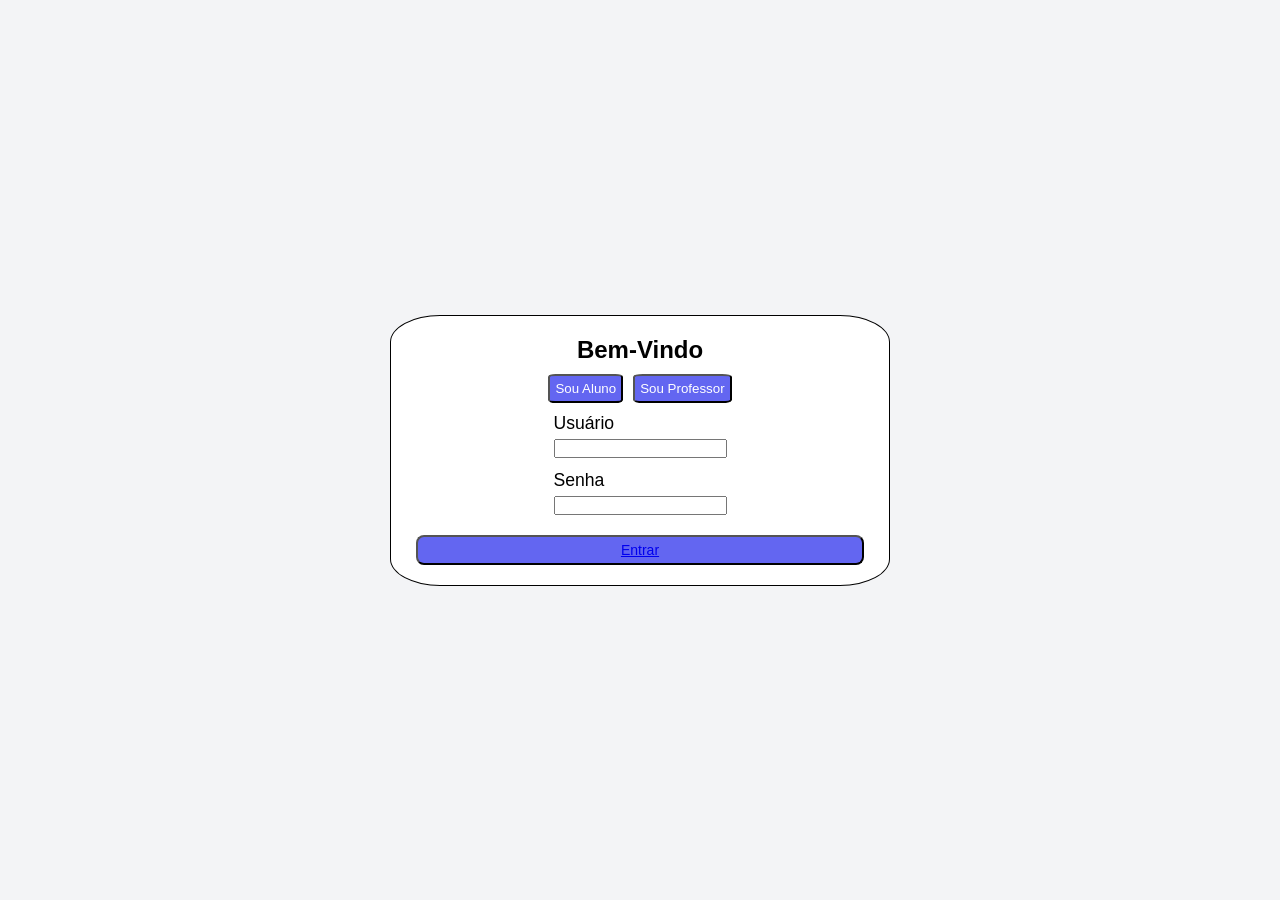
==== index.html @ ec5663c7 "arquivos adicionados" ====
<!DOCTYPE html>
<html lang="en">
<head>
    <meta charset="UTF-8">
    <meta name="viewport" content="width=device-width, initial-scale=1.0">
    <title>Login</title>
    <link rel="stylesheet" href="./styles/style.css">
</head>
<body>
    <div class="card">
        <div class="cardHeader">
            Bem-Vindo
        </div>
        <div class="selector">
            <button id="aluno">Sou Aluno</button>
            <button id="professor">Sou Professor</button>
        </div>
        <div class="forms">
            <div>
                <label for="usuario">Usuário</label>
                <input type="text" id="usuario">
            </div>
            <div>
                <label for="senha">Senha</label>
                <input type="text" id="senha">
            </div>
        </div>
        <button class="enter"><a href="./professor/index.html">Entrar</a></button>
    </div>
</body>
</html>
---- styles/style.css ----
* {
    box-sizing: border-box;
    margin: 0;
    padding: 0;
}

body{
    font-family: sans-serif;
    display: flex;
    align-items: center;
    justify-content: center;
    min-height: 100vh;
    background: #f3f4f6;
}

.card{
    width: 100%;
    max-width: 500px;
    border: 1px solid;
    border-radius: 10%;
    display: flex;
    flex-direction: column;
    align-items: center;
    background: #fff;
}

.cardHeader{
    text-align: center;
    font-size: 1.5rem;
    font-weight: bold;
    margin-top: 20px;
}

.selector{
    display: flex;
    justify-content: center;
    gap: 10px;
    margin:10px;
}

.forms{
    display: flex;
    flex-direction: column;
    gap: 12px;
}

.forms label{
    font-size: 1.1rem;
    display: block;
    margin-bottom: 5px;
}

.enter{
    width: 90%;
    padding: 5px;
    font-size: 14px;
    border-radius: 8px;
    margin: 20px;
    background: #6366f1;
    color: #fff;
}

#aluno, #professor{
    background: #6366f1;
    color: #fff;
    padding: 5px;
    border-radius: 10%;
}
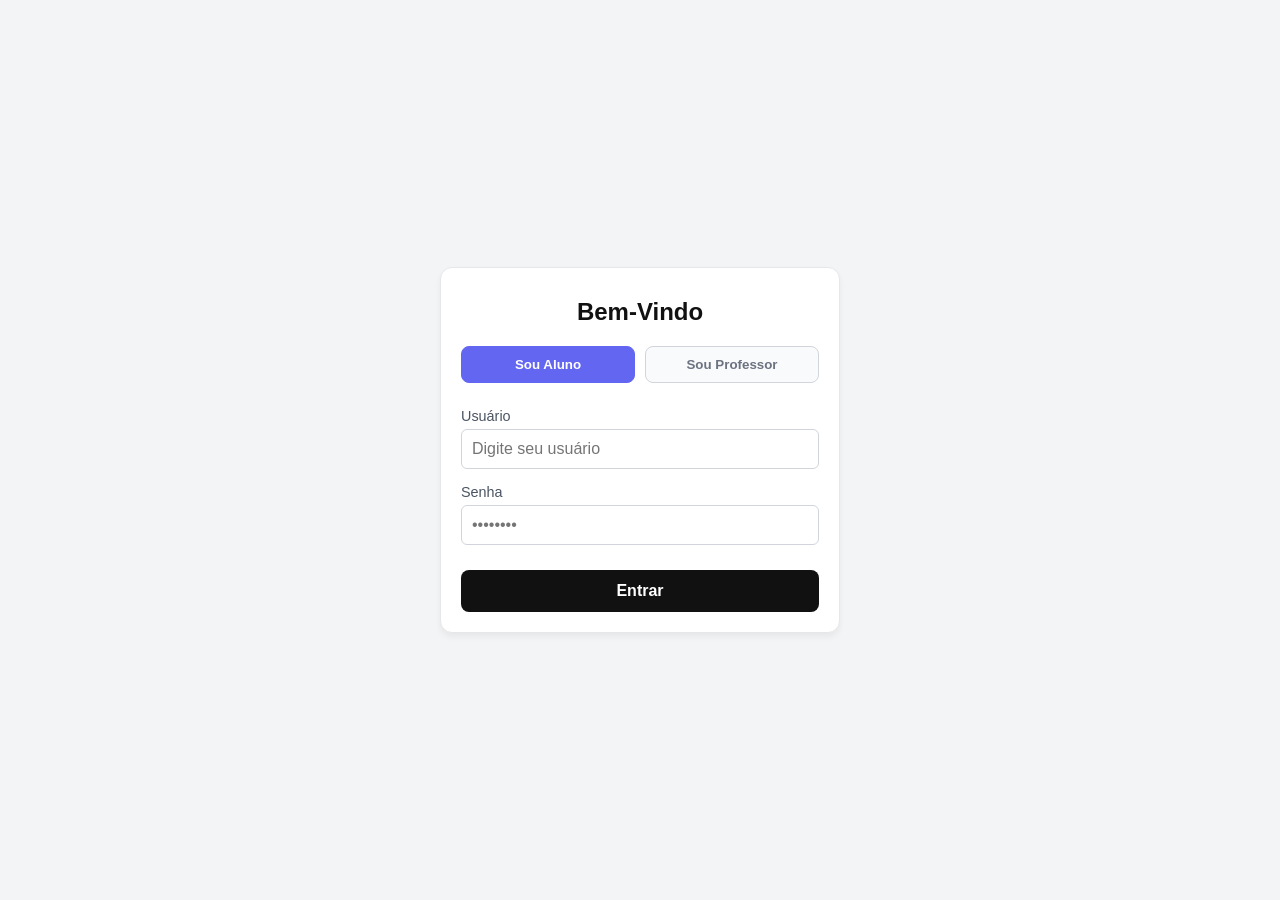
==== commit 24f973bd: "arquivos adicionados" ====
--- a/index.html
+++ b/index.html
@@ -1,31 +1,39 @@
 <!DOCTYPE html>
-<html lang="en">
+<html lang="pt-BR">
+
 <head>
     <meta charset="UTF-8">
     <meta name="viewport" content="width=device-width, initial-scale=1.0">
     <title>Login</title>
-    <link rel="stylesheet" href="./styles/style.css">
+    <link rel="stylesheet" href="style.css">
 </head>
+
 <body>
     <div class="card">
         <div class="cardHeader">
             Bem-Vindo
         </div>
+        
         <div class="selector">
-            <button id="aluno">Sou Aluno</button>
-            <button id="professor">Sou Professor</button>
+            <button id="btn-aluno" class="btn-seletor ativo" onclick="selecionarPerfil('aluno')">Sou Aluno</button>
+            <button id="btn-professor" class="btn-seletor" onclick="selecionarPerfil('professor')">Sou Professor</button>
         </div>
+        
         <div class="forms">
             <div>
                 <label for="usuario">Usuário</label>
-                <input type="text" id="usuario">
+                <input type="text" id="usuario" placeholder="Digite seu usuário">
             </div>
             <div>
                 <label for="senha">Senha</label>
-                <input type="text" id="senha">
+                <input type="password" id="senha" placeholder="••••••••">
             </div>
         </div>
-        <button class="enter"><a href="./professor/index.html">Entrar</a></button>
+        
+        <button class="enter" onclick="fazerLogin()">Entrar</button>
     </div>
+
+    <script src="script.js"></script>
 </body>
+
 </html>
--- a/style.css
+++ b/style.css
@@ -0,0 +1,107 @@
+* {
+    box-sizing: border-box;
+    margin: 0;
+    padding: 0;
+}
+
+body {
+    font-family: sans-serif;
+    display: flex;
+    align-items: center;
+    justify-content: center;
+    min-height: 100vh;
+    background: #f3f4f6;
+}
+
+.card {
+    width: 100%;
+    max-width: 400px;
+    border: 1px solid #e5e7eb;
+    border-radius: 12px;
+    display: flex;
+    flex-direction: column;
+    align-items: center;
+    background: #fff;
+    padding: 20px;
+    box-shadow: 0 4px 6px rgba(0, 0, 0, 0.05);
+}
+
+.cardHeader {
+    text-align: center;
+    font-size: 1.5rem;
+    font-weight: bold;
+    margin-top: 10px;
+    margin-bottom: 20px;
+    color: #111;
+}
+
+.selector {
+    display: flex;
+    justify-content: center;
+    gap: 10px;
+    margin-bottom: 25px;
+    width: 100%;
+}
+
+.btn-seletor {
+    flex: 1;
+    background: #f9fafb;
+    color: #6b7280;
+    padding: 10px;
+    border-radius: 8px;
+    border: 1px solid #d1d5db;
+    cursor: pointer;
+    font-weight: bold;
+    transition: all 0.2s;
+}
+
+.btn-seletor.ativo {
+    background: #6366f1;
+    color: #fff;
+    border-color: #6366f1;
+}
+
+.forms {
+    display: flex;
+    flex-direction: column;
+    gap: 15px;
+    width: 100%;
+}
+
+.forms label {
+    font-size: 0.9rem;
+    display: block;
+    margin-bottom: 5px;
+    color: #4b5563;
+}
+
+.forms input {
+    width: 100%;
+    padding: 10px;
+    border-radius: 6px;
+    border: 1px solid #d1d5db;
+    font-size: 1rem;
+    outline: none;
+}
+
+.forms input:focus {
+    border-color: #6366f1;
+}
+
+.enter {
+    width: 100%;
+    padding: 12px;
+    font-size: 1rem;
+    font-weight: bold;
+    border-radius: 8px;
+    margin-top: 25px;
+    background: #111;
+    color: #fff;
+    border: none;
+    cursor: pointer;
+    transition: background 0.2s;
+}
+
+.enter:hover {
+    background: #333;
+}
